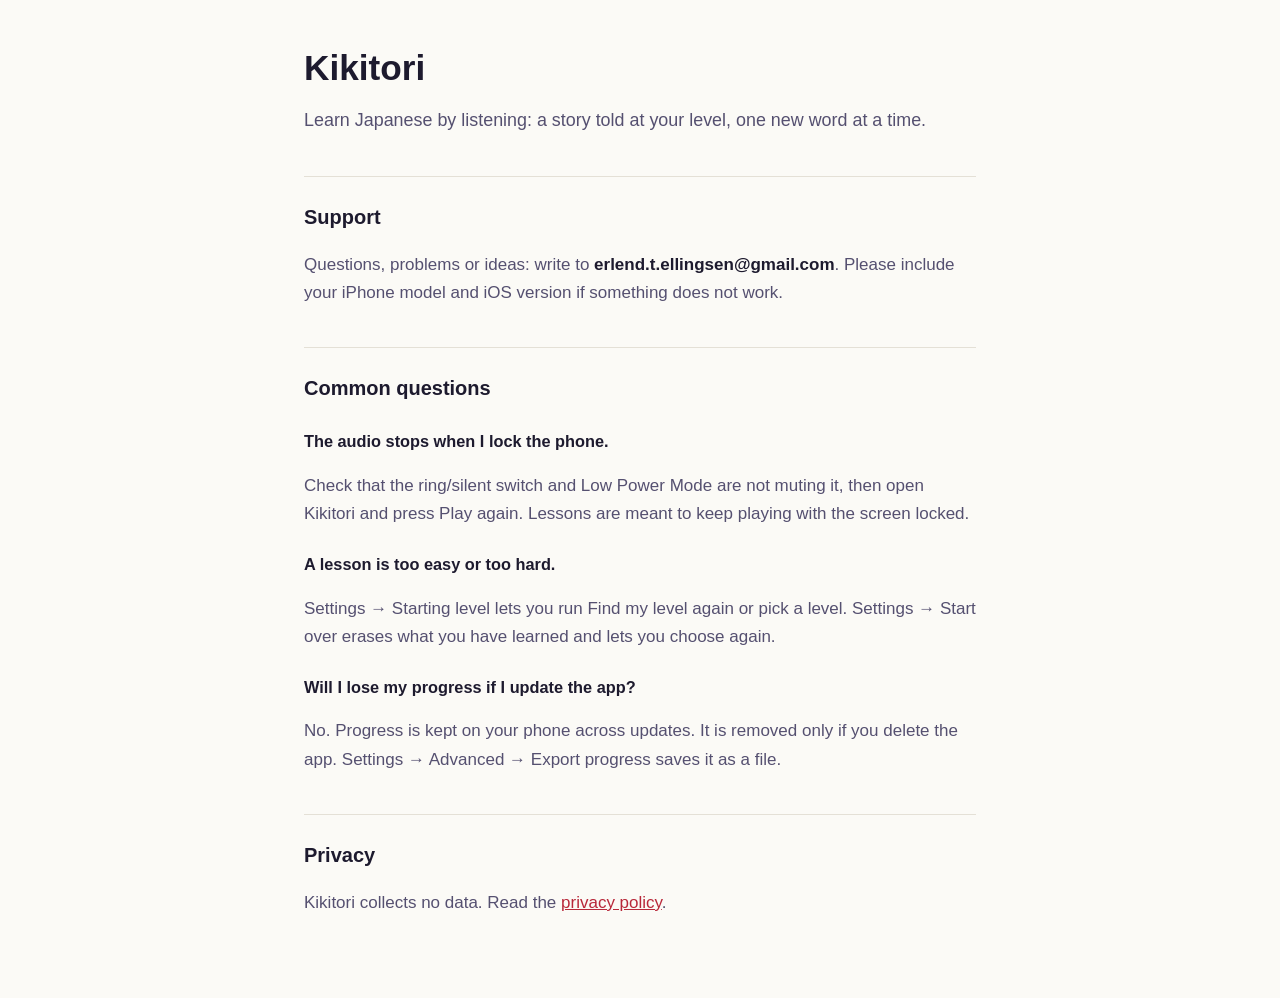
==== index.html @ 83e37681 "Kikitori support page and privacy policy Generated from store/site in the kikitori repo." ====
<!doctype html>
<html lang="en">
<head>
<meta charset="utf-8">
<meta name="viewport" content="width=device-width, initial-scale=1">
<title>Kikitori — Support</title>
<link rel="stylesheet" href="style.css">
</head>
<body>
<main>
  <h1>Kikitori</h1>
  <p class="lede">Learn Japanese by listening: a story told at your level, one new word at a time.</p>

  <h2>Support</h2>
  <p>Questions, problems or ideas: write to <strong>erlend.t.ellingsen@gmail.com</strong>. Please include your iPhone model and iOS version if something does not work.</p>

  <h2>Common questions</h2>
  <h3>The audio stops when I lock the phone.</h3>
  <p>Check that the ring/silent switch and Low Power Mode are not muting it, then open Kikitori and press Play again. Lessons are meant to keep playing with the screen locked.</p>
  <h3>A lesson is too easy or too hard.</h3>
  <p>Settings → Starting level lets you run Find my level again or pick a level. Settings → Start over erases what you have learned and lets you choose again.</p>
  <h3>Will I lose my progress if I update the app?</h3>
  <p>No. Progress is kept on your phone across updates. It is removed only if you delete the app. Settings → Advanced → Export progress saves it as a file.</p>

  <h2>Privacy</h2>
  <p>Kikitori collects no data. Read the <a href="privacy.html">privacy policy</a>.</p>
</main>
</body>
</html>
---- style.css ----
:root {
  --bg: #fbfaf6; --fg: #1d1a2e; --muted: #555070; --accent: #b8283a; --rule: #e4e0d6;
  color-scheme: light dark;
}
@media (prefers-color-scheme: dark) {
  :root { --bg: #0d0b1f; --fg: #f4e7c3; --muted: #b9b3d9; --accent: #ffb35c; --rule: #2d2858; }
}
body {
  margin: 0; background: var(--bg); color: var(--fg);
  font: 17px/1.65 -apple-system, BlinkMacSystemFont, "Segoe UI", "Hiragino Sans", "Noto Sans JP", sans-serif;
}
main { max-width: 42rem; margin: 0 auto; padding: 48px 20px 64px; }
h1 { font-size: 2.2rem; line-height: 1.15; margin: 0 0 .3em; }
h2 { font-size: 1.25rem; margin: 2em 0 .4em; padding-top: 1.2em; border-top: 1px solid var(--rule); }
h3 { font-size: 1.02rem; margin: 1.4em 0 .2em; }
p, li { color: var(--muted); }
strong { color: var(--fg); }
a { color: var(--accent); }
.lede { font-size: 1.12rem; }
.updated { font-size: .92rem; }
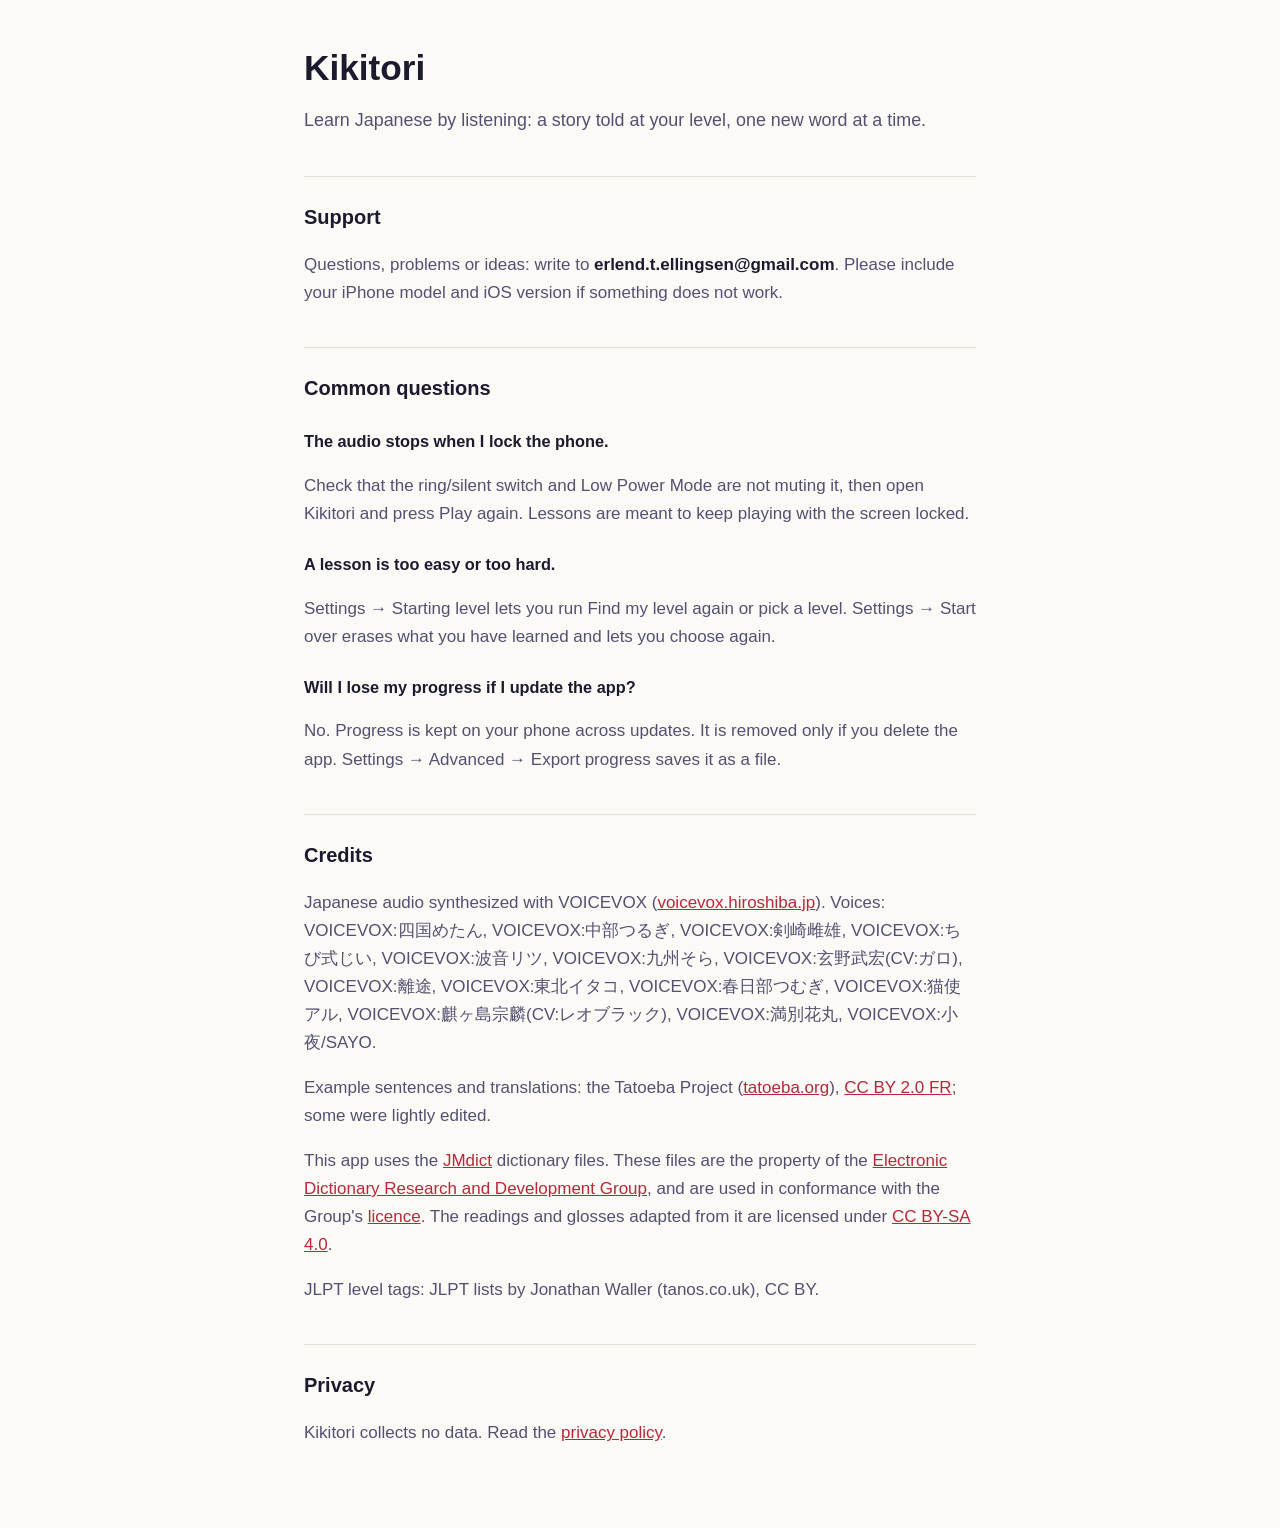
==== commit 9d0e395f: "Credits: VOICEVOX voices, Tatoeba, JMdict, JLPT lists" ====
--- a/index.html
+++ b/index.html
@@ -22,6 +22,12 @@
   <h3>Will I lose my progress if I update the app?</h3>
   <p>No. Progress is kept on your phone across updates. It is removed only if you delete the app. Settings → Advanced → Export progress saves it as a file.</p>
 
+  <h2>Credits</h2>
+  <p>Japanese audio synthesized with VOICEVOX (<a href="https://voicevox.hiroshiba.jp/">voicevox.hiroshiba.jp</a>). Voices: VOICEVOX:四国めたん, VOICEVOX:中部つるぎ, VOICEVOX:剣崎雌雄, VOICEVOX:ちび式じい, VOICEVOX:波音リツ, VOICEVOX:九州そら, VOICEVOX:玄野武宏(CV:ガロ), VOICEVOX:離途, VOICEVOX:東北イタコ, VOICEVOX:春日部つむぎ, VOICEVOX:猫使アル, VOICEVOX:麒ヶ島宗麟(CV:レオブラック), VOICEVOX:満別花丸, VOICEVOX:小夜/SAYO.</p>
+  <p>Example sentences and translations: the Tatoeba Project (<a href="https://tatoeba.org">tatoeba.org</a>), <a href="https://creativecommons.org/licenses/by/2.0/fr/">CC BY 2.0 FR</a>; some were lightly edited.</p>
+  <p>This app uses the <a href="https://www.edrdg.org/wiki/index.php/JMdict-EDICT_Dictionary_Project">JMdict</a> dictionary files. These files are the property of the <a href="https://www.edrdg.org/">Electronic Dictionary Research and Development Group</a>, and are used in conformance with the Group's <a href="https://www.edrdg.org/edrdg/licence.html">licence</a>. The readings and glosses adapted from it are licensed under <a href="https://creativecommons.org/licenses/by-sa/4.0/">CC BY-SA 4.0</a>.</p>
+  <p>JLPT level tags: JLPT lists by Jonathan Waller (tanos.co.uk), CC BY.</p>
+
   <h2>Privacy</h2>
   <p>Kikitori collects no data. Read the <a href="privacy.html">privacy policy</a>.</p>
 </main>
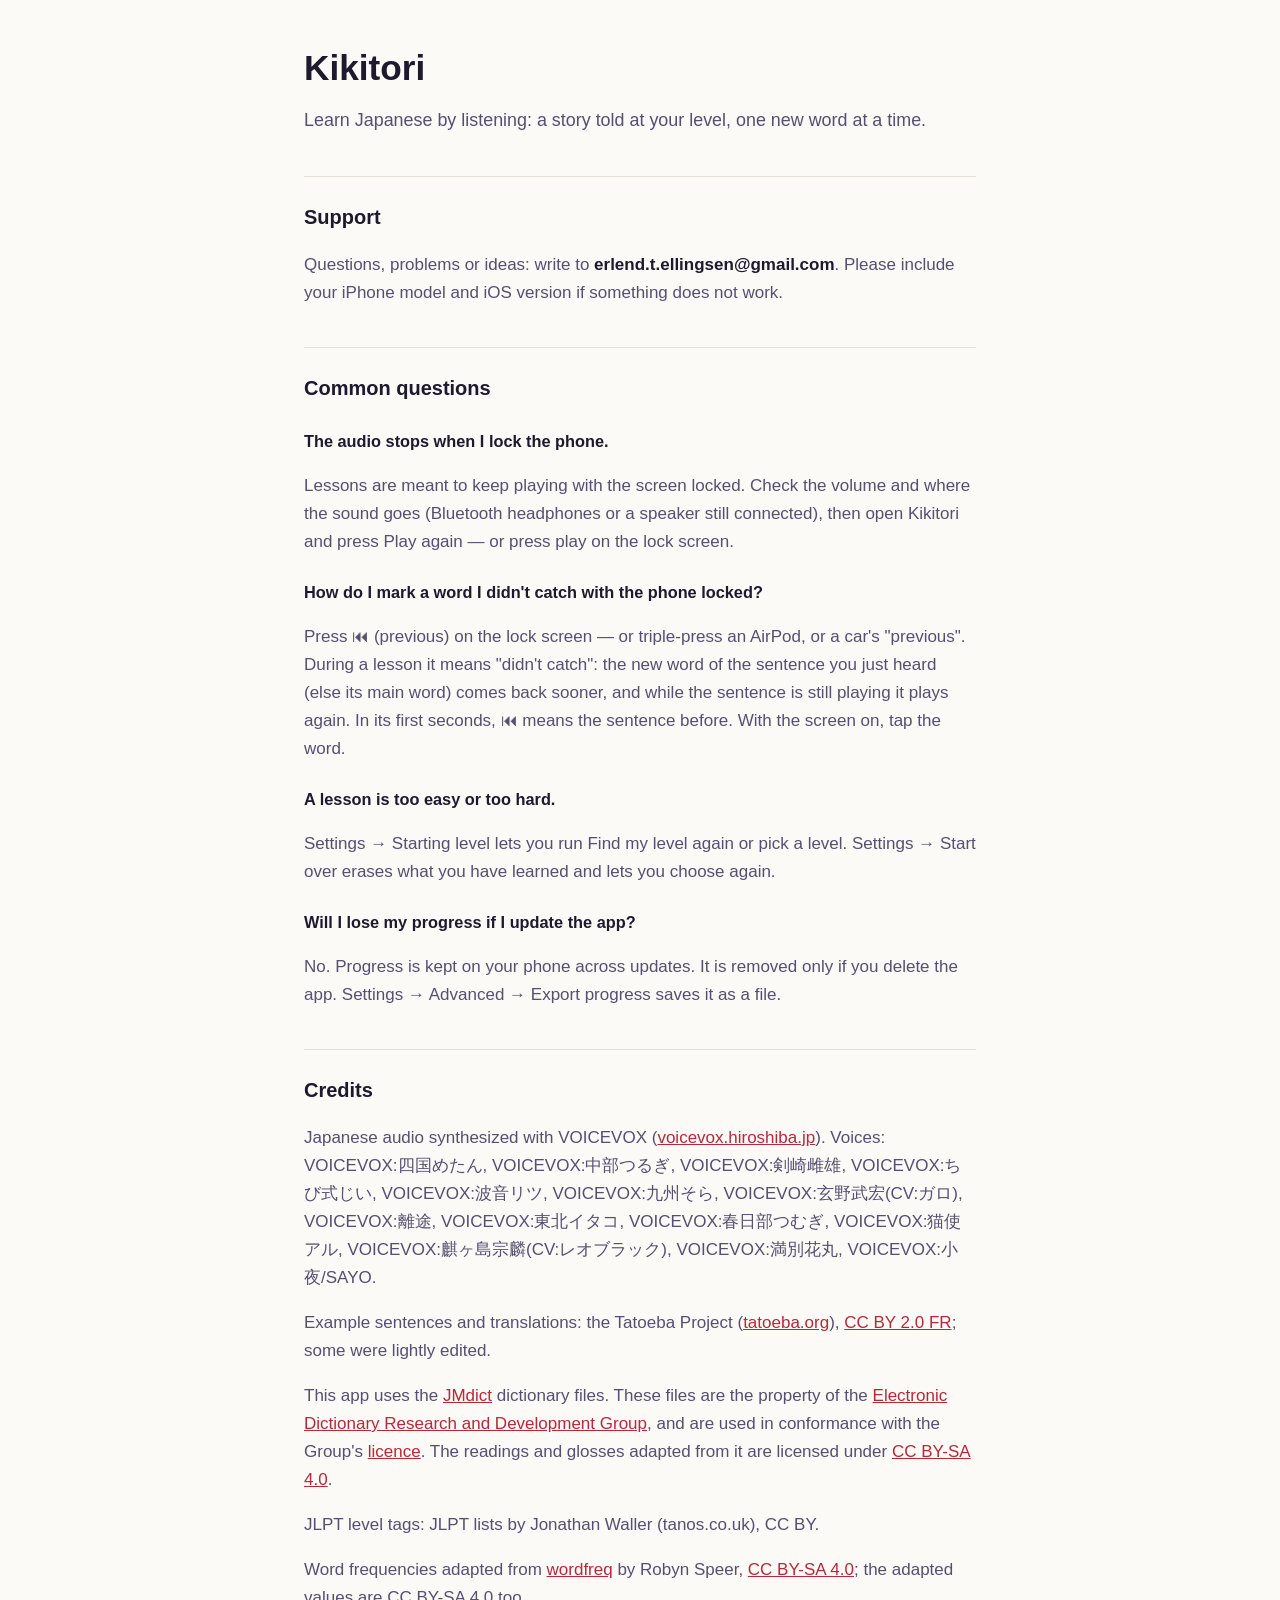
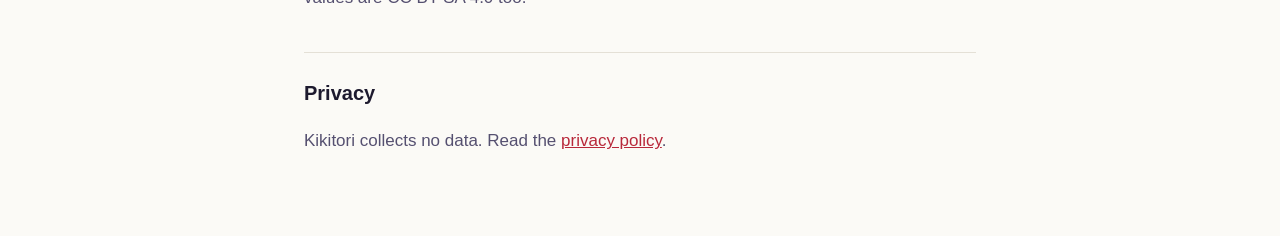
==== commit 2adde9af: "Support: lock-screen didn't catch, wordfreq credit" ====
--- a/index.html
+++ b/index.html
@@ -16,7 +16,9 @@
 
   <h2>Common questions</h2>
   <h3>The audio stops when I lock the phone.</h3>
-  <p>Check that the ring/silent switch and Low Power Mode are not muting it, then open Kikitori and press Play again. Lessons are meant to keep playing with the screen locked.</p>
+  <p>Lessons are meant to keep playing with the screen locked. Check the volume and where the sound goes (Bluetooth headphones or a speaker still connected), then open Kikitori and press Play again — or press play on the lock screen.</p>
+  <h3>How do I mark a word I didn't catch with the phone locked?</h3>
+  <p>Press ⏮ (previous) on the lock screen — or triple-press an AirPod, or a car's "previous". During a lesson it means "didn't catch": the new word of the sentence you just heard (else its main word) comes back sooner, and while the sentence is still playing it plays again. In its first seconds, ⏮ means the sentence before. With the screen on, tap the word.</p>
   <h3>A lesson is too easy or too hard.</h3>
   <p>Settings → Starting level lets you run Find my level again or pick a level. Settings → Start over erases what you have learned and lets you choose again.</p>
   <h3>Will I lose my progress if I update the app?</h3>
@@ -27,6 +29,7 @@
   <p>Example sentences and translations: the Tatoeba Project (<a href="https://tatoeba.org">tatoeba.org</a>), <a href="https://creativecommons.org/licenses/by/2.0/fr/">CC BY 2.0 FR</a>; some were lightly edited.</p>
   <p>This app uses the <a href="https://www.edrdg.org/wiki/index.php/JMdict-EDICT_Dictionary_Project">JMdict</a> dictionary files. These files are the property of the <a href="https://www.edrdg.org/">Electronic Dictionary Research and Development Group</a>, and are used in conformance with the Group's <a href="https://www.edrdg.org/edrdg/licence.html">licence</a>. The readings and glosses adapted from it are licensed under <a href="https://creativecommons.org/licenses/by-sa/4.0/">CC BY-SA 4.0</a>.</p>
   <p>JLPT level tags: JLPT lists by Jonathan Waller (tanos.co.uk), CC BY.</p>
+  <p>Word frequencies adapted from <a href="https://github.com/rspeer/wordfreq">wordfreq</a> by Robyn Speer, <a href="https://creativecommons.org/licenses/by-sa/4.0/">CC BY-SA 4.0</a>; the adapted values are CC BY-SA 4.0 too.</p>
 
   <h2>Privacy</h2>
   <p>Kikitori collects no data. Read the <a href="privacy.html">privacy policy</a>.</p>
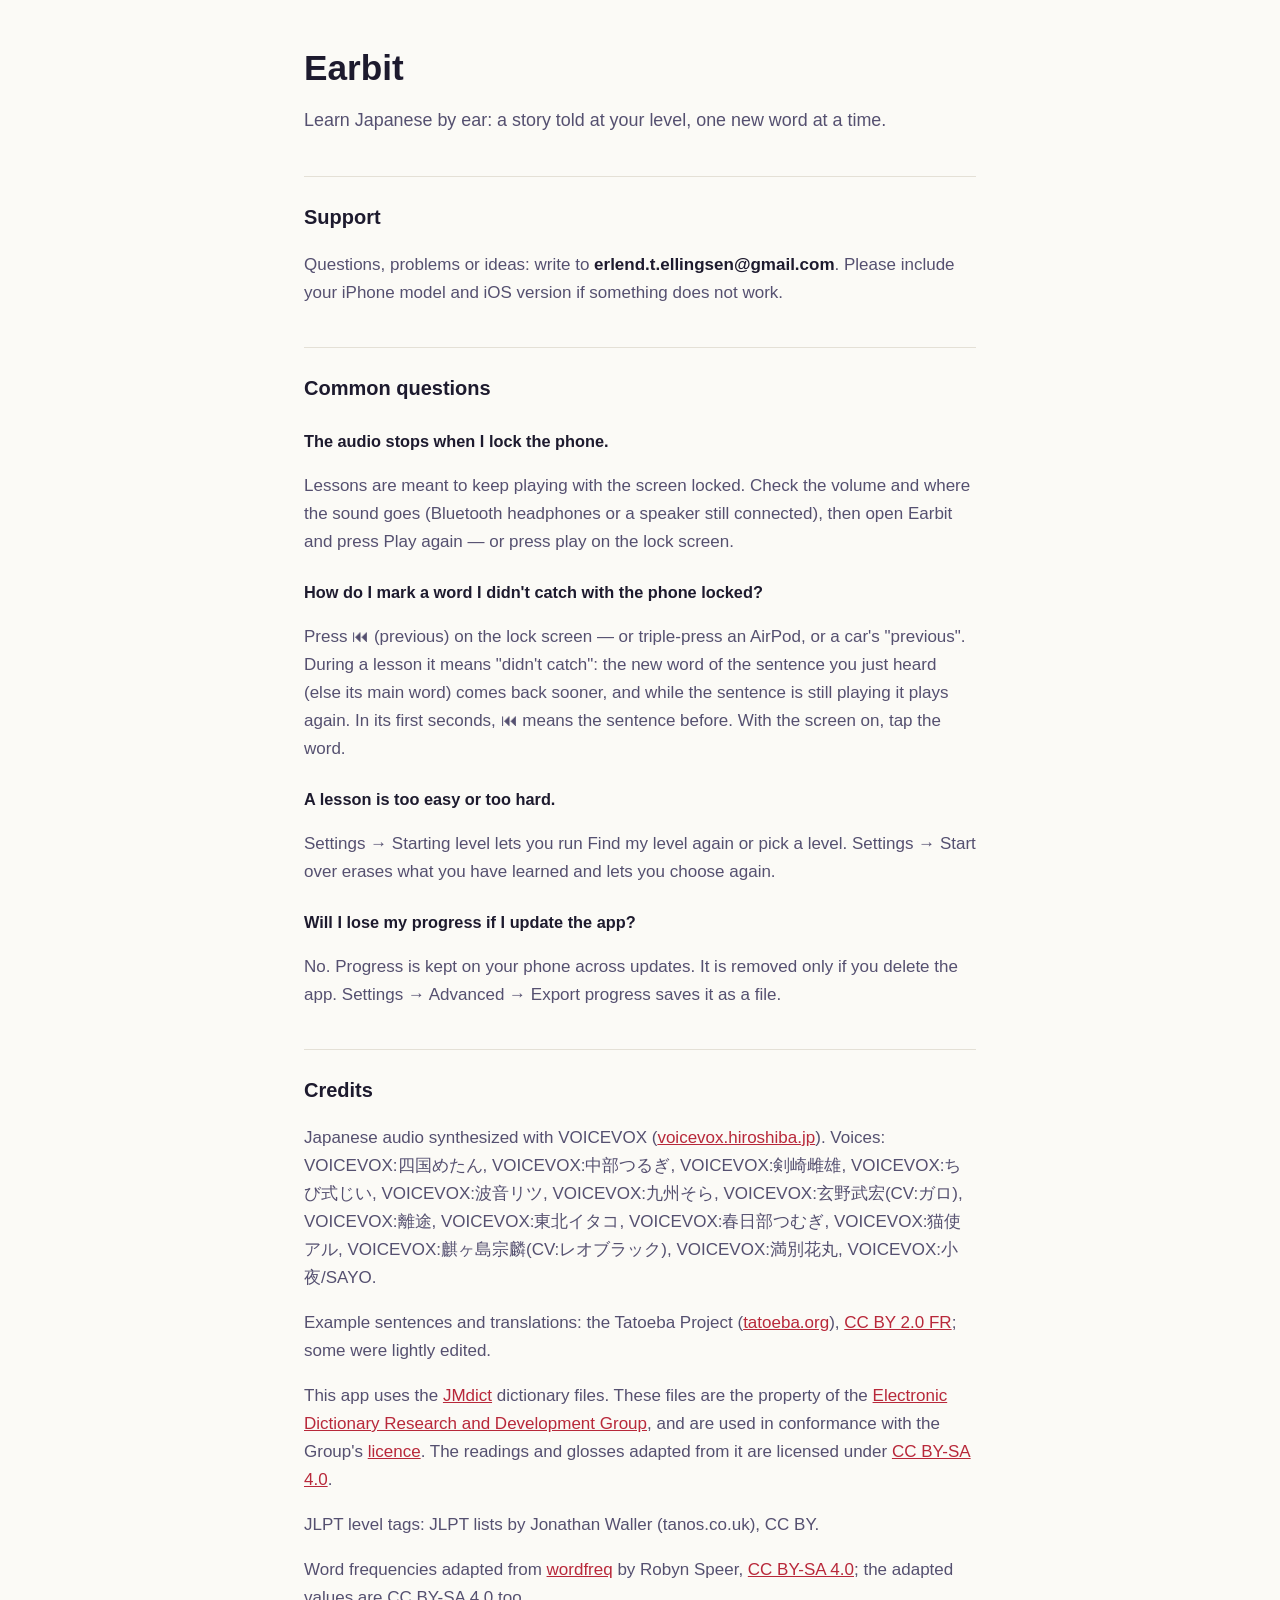
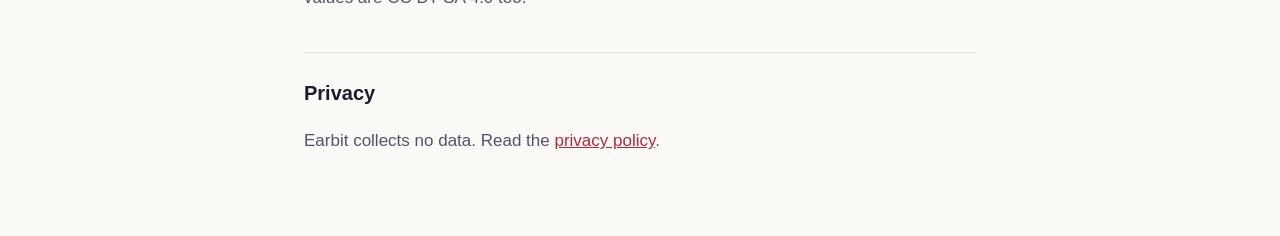
==== commit 7ac7e3a9: "Earbit: support page and privacy policy (renamed from Kikitori)" ====
--- a/index.html
+++ b/index.html
@@ -3,20 +3,20 @@
 <head>
 <meta charset="utf-8">
 <meta name="viewport" content="width=device-width, initial-scale=1">
-<title>Kikitori — Support</title>
+<title>Earbit — Support</title>
 <link rel="stylesheet" href="style.css">
 </head>
 <body>
 <main>
-  <h1>Kikitori</h1>
-  <p class="lede">Learn Japanese by listening: a story told at your level, one new word at a time.</p>
+  <h1>Earbit</h1>
+  <p class="lede">Learn Japanese by ear: a story told at your level, one new word at a time.</p>
 
   <h2>Support</h2>
   <p>Questions, problems or ideas: write to <strong>erlend.t.ellingsen@gmail.com</strong>. Please include your iPhone model and iOS version if something does not work.</p>
 
   <h2>Common questions</h2>
   <h3>The audio stops when I lock the phone.</h3>
-  <p>Lessons are meant to keep playing with the screen locked. Check the volume and where the sound goes (Bluetooth headphones or a speaker still connected), then open Kikitori and press Play again — or press play on the lock screen.</p>
+  <p>Lessons are meant to keep playing with the screen locked. Check the volume and where the sound goes (Bluetooth headphones or a speaker still connected), then open Earbit and press Play again — or press play on the lock screen.</p>
   <h3>How do I mark a word I didn't catch with the phone locked?</h3>
   <p>Press ⏮ (previous) on the lock screen — or triple-press an AirPod, or a car's "previous". During a lesson it means "didn't catch": the new word of the sentence you just heard (else its main word) comes back sooner, and while the sentence is still playing it plays again. In its first seconds, ⏮ means the sentence before. With the screen on, tap the word.</p>
   <h3>A lesson is too easy or too hard.</h3>
@@ -32,7 +32,7 @@
   <p>Word frequencies adapted from <a href="https://github.com/rspeer/wordfreq">wordfreq</a> by Robyn Speer, <a href="https://creativecommons.org/licenses/by-sa/4.0/">CC BY-SA 4.0</a>; the adapted values are CC BY-SA 4.0 too.</p>
 
   <h2>Privacy</h2>
-  <p>Kikitori collects no data. Read the <a href="privacy.html">privacy policy</a>.</p>
+  <p>Earbit collects no data. Read the <a href="privacy.html">privacy policy</a>.</p>
 </main>
 </body>
 </html>
